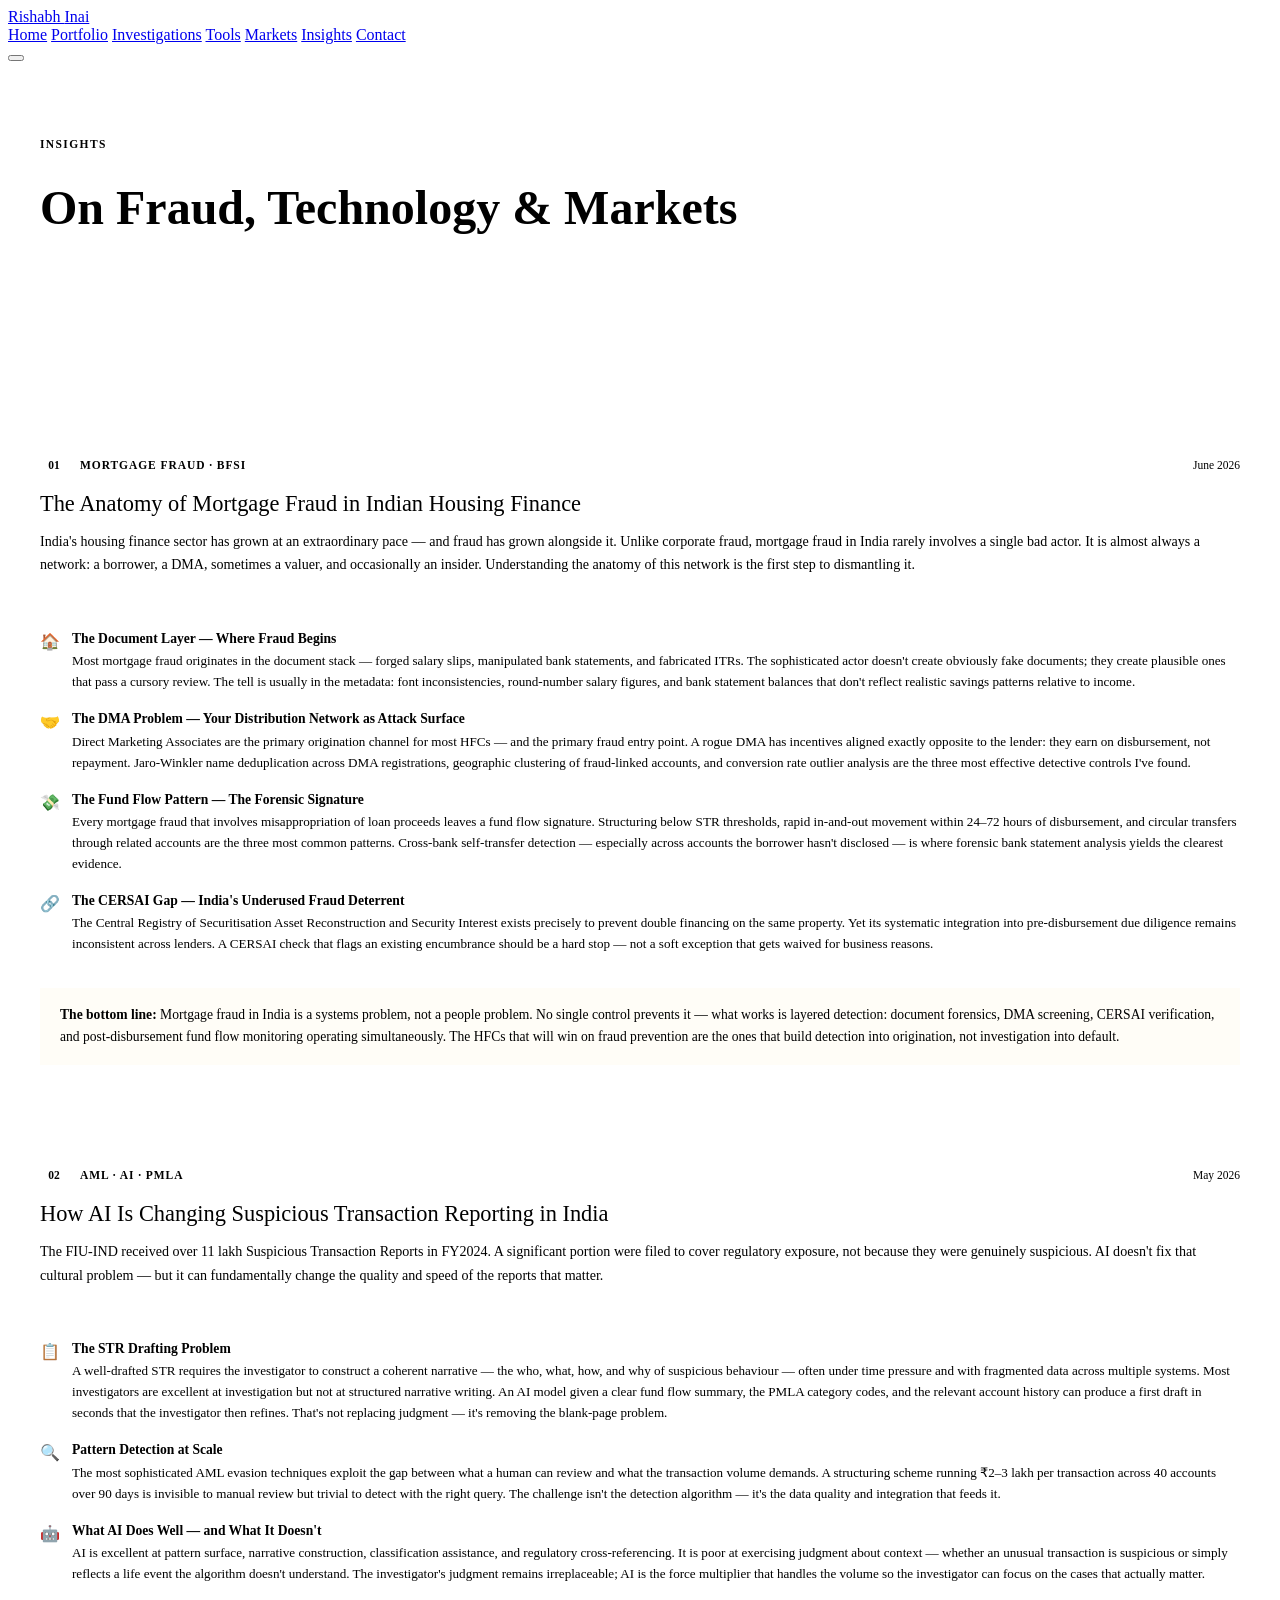
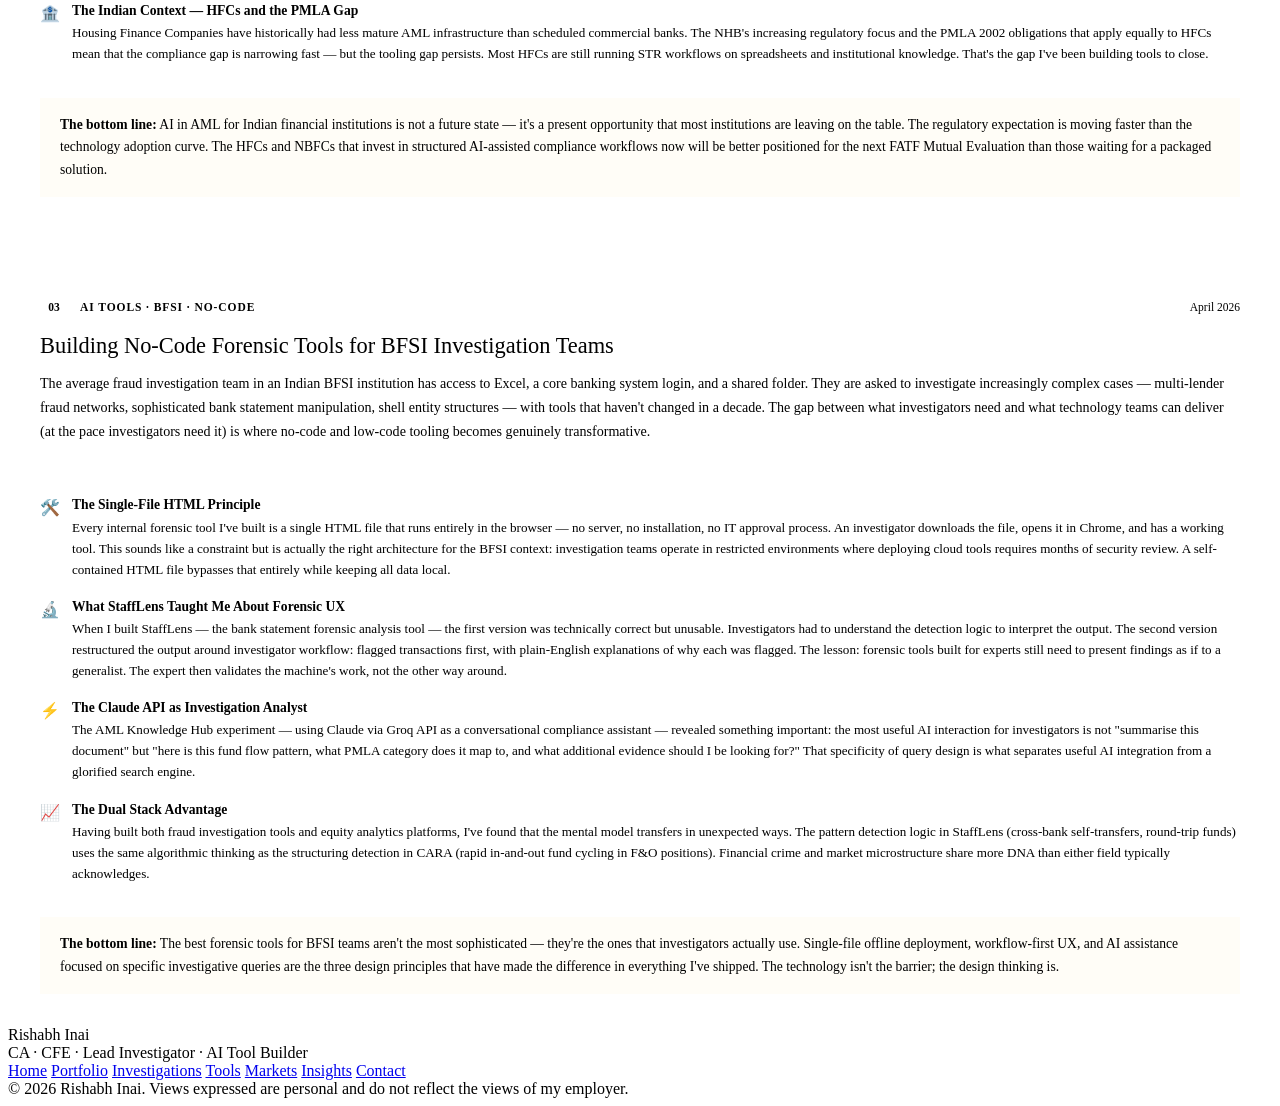
==== blogs.html @ dcda9bcc "Add blogs.html" ====
<!DOCTYPE html>
<html lang="en">
<head>
  <meta charset="UTF-8" />
  <meta name="viewport" content="width=device-width, initial-scale=1.0" />
  <title>Insights — Rishabh Inai</title>
  <meta name="description" content="Thought leadership on fraud investigation, AML compliance, AI-powered forensic tools, and systematic equity trading — by Rishabh Inai, CA, CFE." />
  <link rel="stylesheet" href="style.css" />
  <style>
    .blog-card {
      background: var(--white);
      border: 1px solid var(--line);
      border-radius: var(--r-lg);
      overflow: hidden;
      transition: box-shadow 0.2s;
    }
    .blog-card:hover { box-shadow: 0 6px 24px rgba(15,27,45,0.08); }
    .blog-header {
      padding: 2rem 2rem 0;
    }
    .blog-meta {
      display: flex;
      align-items: center;
      gap: 0.75rem;
      margin-bottom: 0.75rem;
    }
    .blog-num {
      width: 28px; height: 28px;
      background: var(--navy);
      color: var(--white);
      border-radius: 50%;
      display: flex;
      align-items: center;
      justify-content: center;
      font-size: 0.72rem;
      font-weight: 600;
      flex-shrink: 0;
    }
    .blog-cat { font-size: 0.72rem; font-weight: 600; text-transform: uppercase; letter-spacing: 0.08em; color: var(--gold); }
    .blog-title { font-family: var(--display); font-size: 1.4rem; color: var(--navy); line-height: 1.2; margin-bottom: 0.75rem; }
    .blog-intro { font-size: 0.88rem; color: var(--slate); line-height: 1.7; padding: 0 2rem 1.25rem; border-bottom: 1px solid var(--line); }
    .blog-body { padding: 1.5rem 2rem 2rem; }
    .blog-point {
      display: flex;
      gap: 0.75rem;
      padding: 0.6rem 0;
      border-bottom: 1px solid var(--line);
    }
    .blog-point:last-child { border-bottom: none; }
    .bp-icon { font-size: 1rem; flex-shrink: 0; margin-top: 1px; }
    .bp-title { font-size: 0.85rem; font-weight: 600; color: var(--navy); margin-bottom: 0.2rem; }
    .bp-text { font-size: 0.82rem; color: var(--slate2); line-height: 1.6; }
    .blog-conclusion {
      margin-top: 1.5rem;
      padding: 1rem 1.25rem;
      background: #FFFDF7;
      border-left: 3px solid var(--gold);
      border-radius: 0 var(--r-sm) var(--r-sm) 0;
      font-size: 0.85rem;
      color: var(--navy);
      line-height: 1.65;
    }
    .blog-conclusion strong { color: var(--gold); }
  </style>
</head>
<body>

<nav>
  <div class="nav-inner">
    <a class="nav-brand" href="index.html">Rishabh <span>Inai</span></a>
    <div class="nav-links" id="navLinks">
      <a href="index.html">Home</a>
      <a href="portfolio.html">Portfolio</a>
      <a href="investigation.html">Investigations</a>
      <a href="tools.html">Tools</a>
      <a href="markets.html">Markets</a>
      <a href="blogs.html" class="active">Insights</a>
      <a href="contact.html">Contact</a>
    </div>
    <button class="hamburger" id="menuBtn" aria-label="Toggle menu">
      <span></span><span></span><span></span>
    </button>
  </div>
</nav>

<!-- PAGE HEADER -->
<div style="background:var(--navy); padding:4rem 2rem 3rem;">
  <div class="page-wrapper">
    <p style="font-size:0.72rem; font-weight:600; letter-spacing:0.12em; text-transform:uppercase; color:var(--gold); margin-bottom:0.6rem;">Insights</p>
    <h1 style="font-family:var(--display); font-size:clamp(2rem,4vw,3rem); color:var(--white); margin-bottom:0.8rem; line-height:1.1;">On Fraud, Technology & Markets</h1>
    <p style="color:rgba(255,255,255,0.6); font-size:0.95rem; max-width:520px; line-height:1.7;">
      Perspectives at the intersection of financial crime investigation, AI-powered compliance, and systematic equity research — written from 7+ years at the frontlines of BFSI fraud.
    </p>
    <p style="color:rgba(255,255,255,0.35); font-size:0.78rem; margin-top:1rem;">Views expressed are personal and do not reflect the views of my employer.</p>
  </div>
</div>

<section>
  <div class="page-wrapper" style="display:flex; flex-direction:column; gap:2rem;">

    <!-- BLOG 1 -->
    <div class="blog-card">
      <div class="blog-header">
        <div class="blog-meta">
          <div class="blog-num">01</div>
          <span class="blog-cat">Mortgage Fraud · BFSI</span>
          <span style="margin-left:auto; font-size:0.72rem; color:var(--slate2);">June 2026</span>
        </div>
        <div class="blog-title">The Anatomy of Mortgage Fraud in Indian Housing Finance</div>
      </div>
      <div class="blog-intro">
        India's housing finance sector has grown at an extraordinary pace — and fraud has grown alongside it. Unlike corporate fraud, mortgage fraud in India rarely involves a single bad actor. It is almost always a network: a borrower, a DMA, sometimes a valuer, and occasionally an insider. Understanding the anatomy of this network is the first step to dismantling it.
      </div>
      <div class="blog-body">
        <div class="blog-point">
          <span class="bp-icon">🏠</span>
          <div>
            <div class="bp-title">The Document Layer — Where Fraud Begins</div>
            <div class="bp-text">Most mortgage fraud originates in the document stack — forged salary slips, manipulated bank statements, and fabricated ITRs. The sophisticated actor doesn't create obviously fake documents; they create plausible ones that pass a cursory review. The tell is usually in the metadata: font inconsistencies, round-number salary figures, and bank statement balances that don't reflect realistic savings patterns relative to income.</div>
          </div>
        </div>
        <div class="blog-point">
          <span class="bp-icon">🤝</span>
          <div>
            <div class="bp-title">The DMA Problem — Your Distribution Network as Attack Surface</div>
            <div class="bp-text">Direct Marketing Associates are the primary origination channel for most HFCs — and the primary fraud entry point. A rogue DMA has incentives aligned exactly opposite to the lender: they earn on disbursement, not repayment. Jaro-Winkler name deduplication across DMA registrations, geographic clustering of fraud-linked accounts, and conversion rate outlier analysis are the three most effective detective controls I've found.</div>
          </div>
        </div>
        <div class="blog-point">
          <span class="bp-icon">💸</span>
          <div>
            <div class="bp-title">The Fund Flow Pattern — The Forensic Signature</div>
            <div class="bp-text">Every mortgage fraud that involves misappropriation of loan proceeds leaves a fund flow signature. Structuring below STR thresholds, rapid in-and-out movement within 24–72 hours of disbursement, and circular transfers through related accounts are the three most common patterns. Cross-bank self-transfer detection — especially across accounts the borrower hasn't disclosed — is where forensic bank statement analysis yields the clearest evidence.</div>
          </div>
        </div>
        <div class="blog-point">
          <span class="bp-icon">🔗</span>
          <div>
            <div class="bp-title">The CERSAI Gap — India's Underused Fraud Deterrent</div>
            <div class="bp-text">The Central Registry of Securitisation Asset Reconstruction and Security Interest exists precisely to prevent double financing on the same property. Yet its systematic integration into pre-disbursement due diligence remains inconsistent across lenders. A CERSAI check that flags an existing encumbrance should be a hard stop — not a soft exception that gets waived for business reasons.</div>
          </div>
        </div>
        <div class="blog-conclusion">
          <strong>The bottom line:</strong> Mortgage fraud in India is a systems problem, not a people problem. No single control prevents it — what works is layered detection: document forensics, DMA screening, CERSAI verification, and post-disbursement fund flow monitoring operating simultaneously. The HFCs that will win on fraud prevention are the ones that build detection into origination, not investigation into default.
        </div>
      </div>
    </div>

    <!-- BLOG 2 -->
    <div class="blog-card">
      <div class="blog-header">
        <div class="blog-meta">
          <div class="blog-num">02</div>
          <span class="blog-cat">AML · AI · PMLA</span>
          <span style="margin-left:auto; font-size:0.72rem; color:var(--slate2);">May 2026</span>
        </div>
        <div class="blog-title">How AI Is Changing Suspicious Transaction Reporting in India</div>
      </div>
      <div class="blog-intro">
        The FIU-IND received over 11 lakh Suspicious Transaction Reports in FY2024. A significant portion were filed to cover regulatory exposure, not because they were genuinely suspicious. AI doesn't fix that cultural problem — but it can fundamentally change the quality and speed of the reports that matter.
      </div>
      <div class="blog-body">
        <div class="blog-point">
          <span class="bp-icon">📋</span>
          <div>
            <div class="bp-title">The STR Drafting Problem</div>
            <div class="bp-text">A well-drafted STR requires the investigator to construct a coherent narrative — the who, what, how, and why of suspicious behaviour — often under time pressure and with fragmented data across multiple systems. Most investigators are excellent at investigation but not at structured narrative writing. An AI model given a clear fund flow summary, the PMLA category codes, and the relevant account history can produce a first draft in seconds that the investigator then refines. That's not replacing judgment — it's removing the blank-page problem.</div>
          </div>
        </div>
        <div class="blog-point">
          <span class="bp-icon">🔍</span>
          <div>
            <div class="bp-title">Pattern Detection at Scale</div>
            <div class="bp-text">The most sophisticated AML evasion techniques exploit the gap between what a human can review and what the transaction volume demands. A structuring scheme running ₹2–3 lakh per transaction across 40 accounts over 90 days is invisible to manual review but trivial to detect with the right query. The challenge isn't the detection algorithm — it's the data quality and integration that feeds it.</div>
          </div>
        </div>
        <div class="blog-point">
          <span class="bp-icon">🤖</span>
          <div>
            <div class="bp-title">What AI Does Well — and What It Doesn't</div>
            <div class="bp-text">AI is excellent at pattern surface, narrative construction, classification assistance, and regulatory cross-referencing. It is poor at exercising judgment about context — whether an unusual transaction is suspicious or simply reflects a life event the algorithm doesn't understand. The investigator's judgment remains irreplaceable; AI is the force multiplier that handles the volume so the investigator can focus on the cases that actually matter.</div>
          </div>
        </div>
        <div class="blog-point">
          <span class="bp-icon">🏦</span>
          <div>
            <div class="bp-title">The Indian Context — HFCs and the PMLA Gap</div>
            <div class="bp-text">Housing Finance Companies have historically had less mature AML infrastructure than scheduled commercial banks. The NHB's increasing regulatory focus and the PMLA 2002 obligations that apply equally to HFCs mean that the compliance gap is narrowing fast — but the tooling gap persists. Most HFCs are still running STR workflows on spreadsheets and institutional knowledge. That's the gap I've been building tools to close.</div>
          </div>
        </div>
        <div class="blog-conclusion">
          <strong>The bottom line:</strong> AI in AML for Indian financial institutions is not a future state — it's a present opportunity that most institutions are leaving on the table. The regulatory expectation is moving faster than the technology adoption curve. The HFCs and NBFCs that invest in structured AI-assisted compliance workflows now will be better positioned for the next FATF Mutual Evaluation than those waiting for a packaged solution.
        </div>
      </div>
    </div>

    <!-- BLOG 3 -->
    <div class="blog-card">
      <div class="blog-header">
        <div class="blog-meta">
          <div class="blog-num">03</div>
          <span class="blog-cat">AI Tools · BFSI · No-Code</span>
          <span style="margin-left:auto; font-size:0.72rem; color:var(--slate2);">April 2026</span>
        </div>
        <div class="blog-title">Building No-Code Forensic Tools for BFSI Investigation Teams</div>
      </div>
      <div class="blog-intro">
        The average fraud investigation team in an Indian BFSI institution has access to Excel, a core banking system login, and a shared folder. They are asked to investigate increasingly complex cases — multi-lender fraud networks, sophisticated bank statement manipulation, shell entity structures — with tools that haven't changed in a decade. The gap between what investigators need and what technology teams can deliver (at the pace investigators need it) is where no-code and low-code tooling becomes genuinely transformative.
      </div>
      <div class="blog-body">
        <div class="blog-point">
          <span class="bp-icon">🛠️</span>
          <div>
            <div class="bp-title">The Single-File HTML Principle</div>
            <div class="bp-text">Every internal forensic tool I've built is a single HTML file that runs entirely in the browser — no server, no installation, no IT approval process. An investigator downloads the file, opens it in Chrome, and has a working tool. This sounds like a constraint but is actually the right architecture for the BFSI context: investigation teams operate in restricted environments where deploying cloud tools requires months of security review. A self-contained HTML file bypasses that entirely while keeping all data local.</div>
          </div>
        </div>
        <div class="blog-point">
          <span class="bp-icon">🔬</span>
          <div>
            <div class="bp-title">What StaffLens Taught Me About Forensic UX</div>
            <div class="bp-text">When I built StaffLens — the bank statement forensic analysis tool — the first version was technically correct but unusable. Investigators had to understand the detection logic to interpret the output. The second version restructured the output around investigator workflow: flagged transactions first, with plain-English explanations of why each was flagged. The lesson: forensic tools built for experts still need to present findings as if to a generalist. The expert then validates the machine's work, not the other way around.</div>
          </div>
        </div>
        <div class="blog-point">
          <span class="bp-icon">⚡</span>
          <div>
            <div class="bp-title">The Claude API as Investigation Analyst</div>
            <div class="bp-text">The AML Knowledge Hub experiment — using Claude via Groq API as a conversational compliance assistant — revealed something important: the most useful AI interaction for investigators is not "summarise this document" but "here is this fund flow pattern, what PMLA category does it map to, and what additional evidence should I be looking for?" That specificity of query design is what separates useful AI integration from a glorified search engine.</div>
          </div>
        </div>
        <div class="blog-point">
          <span class="bp-icon">📈</span>
          <div>
            <div class="bp-title">The Dual Stack Advantage</div>
            <div class="bp-text">Having built both fraud investigation tools and equity analytics platforms, I've found that the mental model transfers in unexpected ways. The pattern detection logic in StaffLens (cross-bank self-transfers, round-trip funds) uses the same algorithmic thinking as the structuring detection in CARA (rapid in-and-out fund cycling in F&O positions). Financial crime and market microstructure share more DNA than either field typically acknowledges.</div>
          </div>
        </div>
        <div class="blog-conclusion">
          <strong>The bottom line:</strong> The best forensic tools for BFSI teams aren't the most sophisticated — they're the ones that investigators actually use. Single-file offline deployment, workflow-first UX, and AI assistance focused on specific investigative queries are the three design principles that have made the difference in everything I've shipped. The technology isn't the barrier; the design thinking is.
        </div>
      </div>
    </div>

  </div>
</section>

<footer>
  <div class="footer-inner">
    <div>
      <div class="footer-brand">Rishabh Inai</div>
      <div class="footer-tagline">CA · CFE · Lead Investigator · AI Tool Builder</div>
    </div>
    <div class="footer-links">
      <a href="index.html">Home</a>
      <a href="portfolio.html">Portfolio</a>
      <a href="investigation.html">Investigations</a>
      <a href="tools.html">Tools</a>
      <a href="markets.html">Markets</a>
      <a href="blogs.html">Insights</a>
      <a href="contact.html">Contact</a>
    </div>
  </div>
  <div class="footer-inner" style="padding-top:0;">
    <div class="footer-copy">
      © 2026 Rishabh Inai. Views expressed are personal and do not reflect the views of my employer.
    </div>
  </div>
</footer>

<script>
  document.getElementById('menuBtn').addEventListener('click', () => {
    document.getElementById('navLinks').classList.toggle('open');
  });
</script>
</body>
</html>
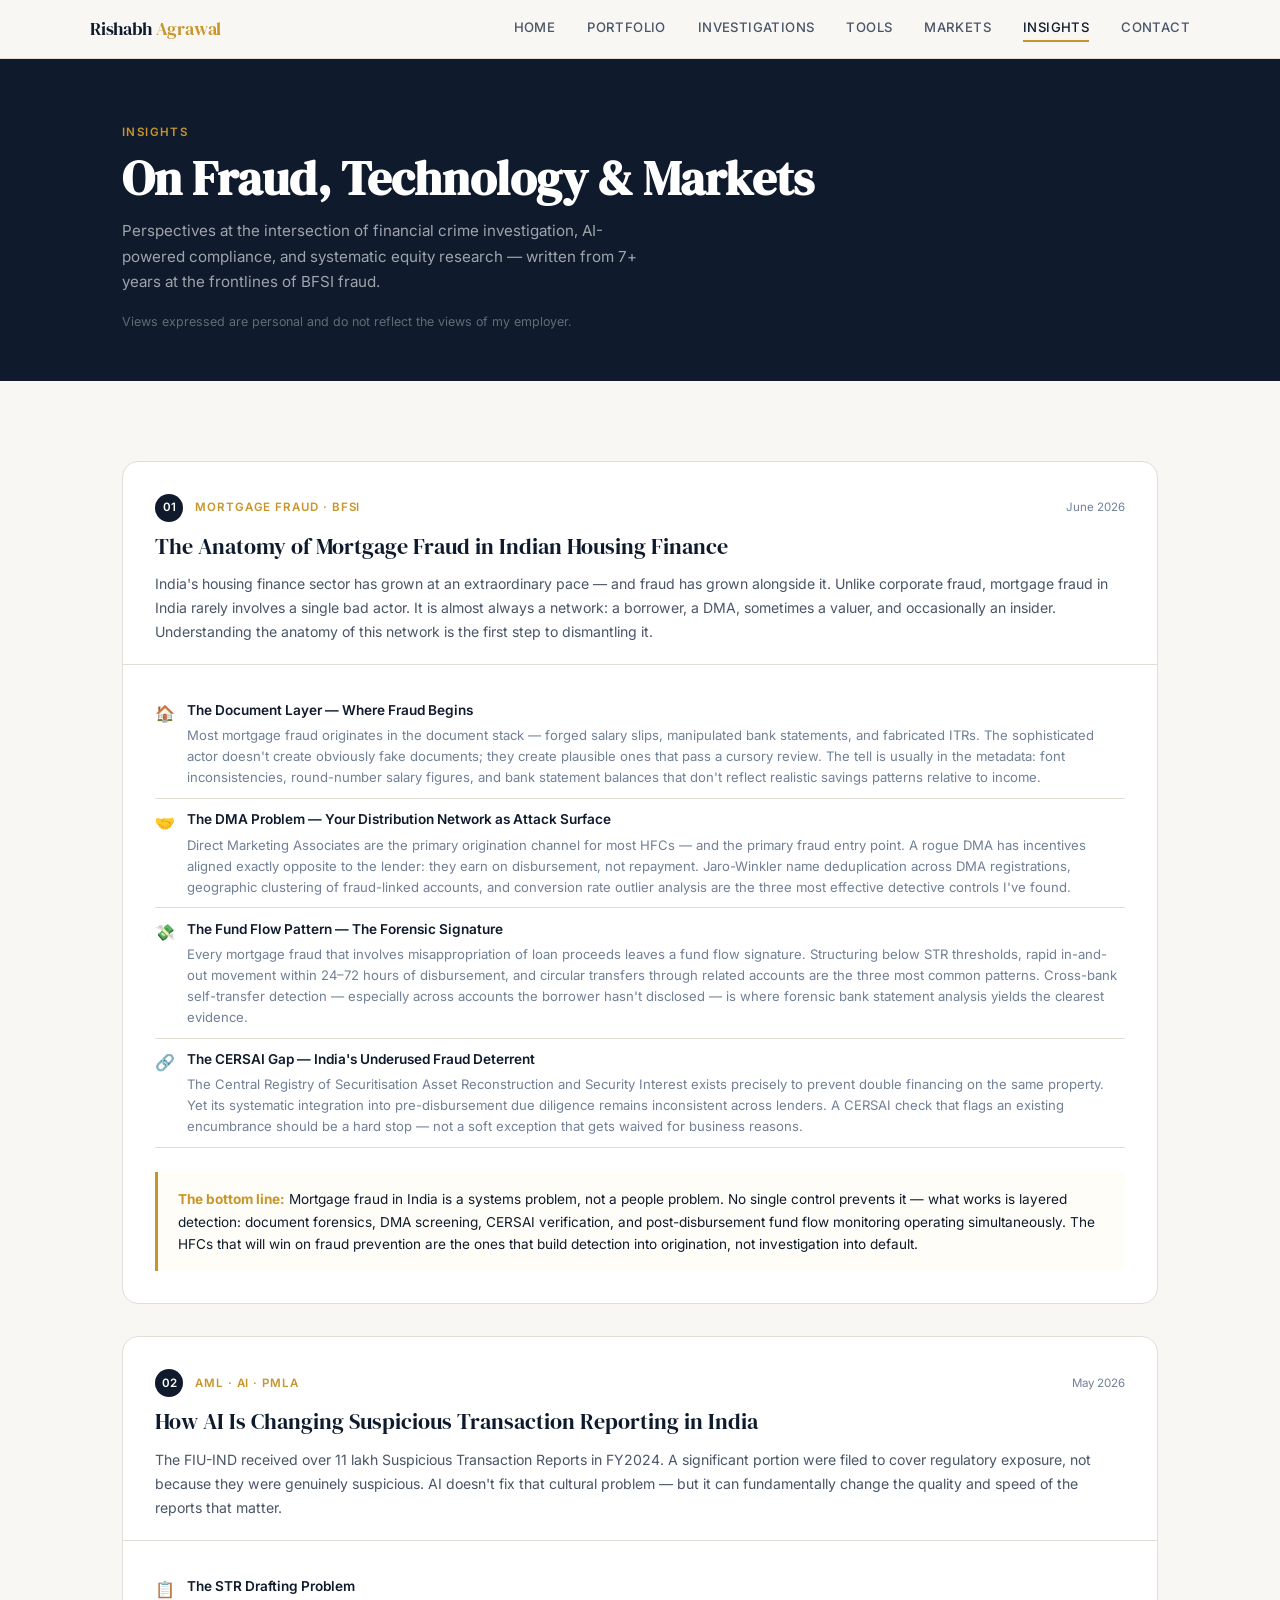
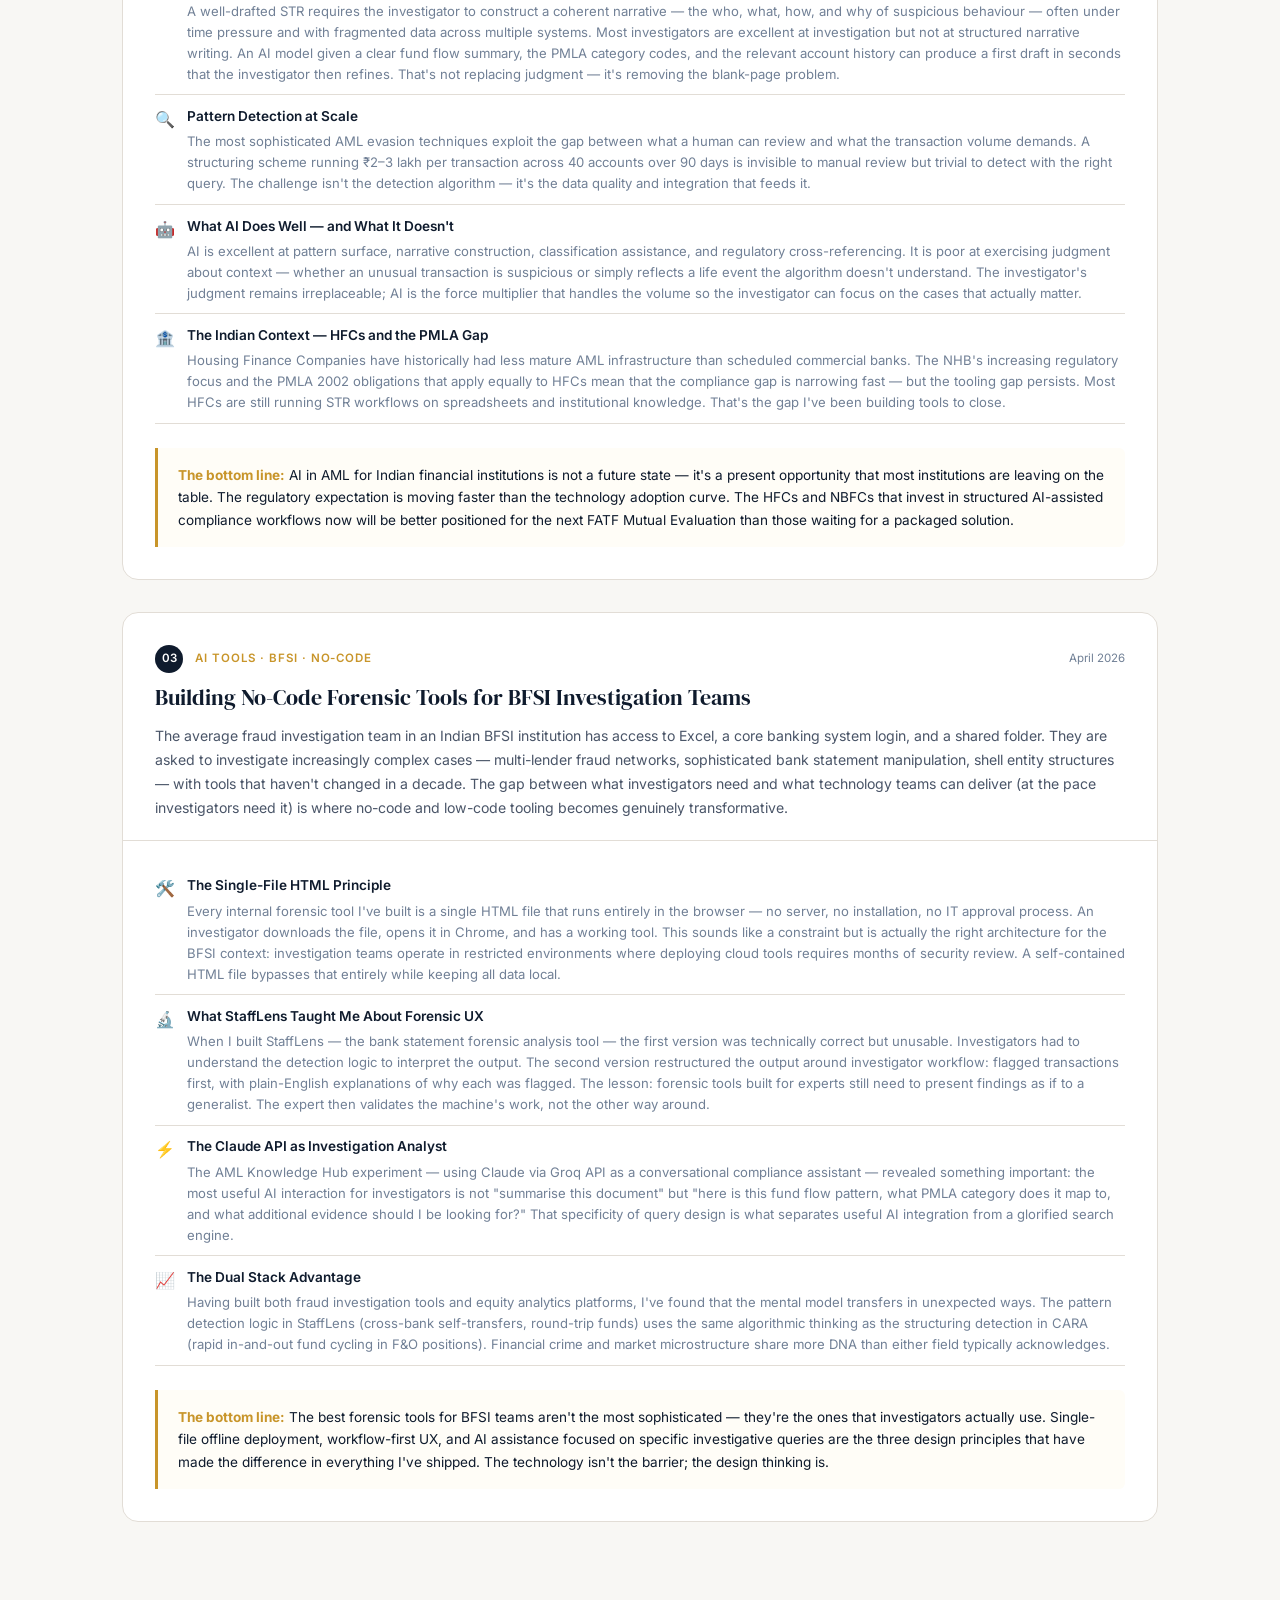
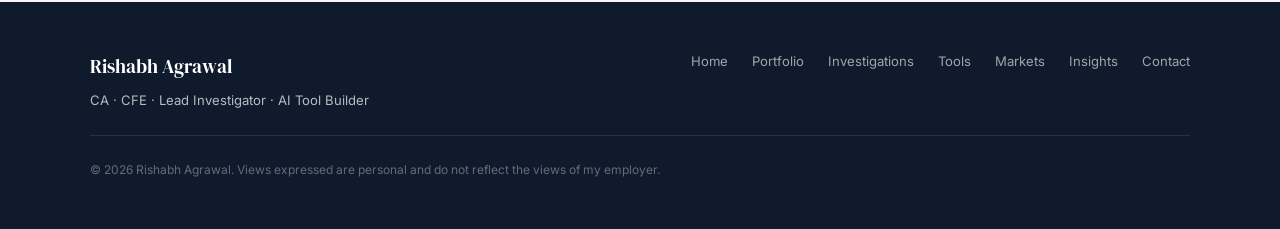
==== commit d7cf249e: "Update site content: rebrand to Rishabh Agrawal, CFE certified, add IPO Share tool, anonymize employ" ====
--- a/blogs.html
+++ b/blogs.html
@@ -3,8 +3,8 @@
 <head>
   <meta charset="UTF-8" />
   <meta name="viewport" content="width=device-width, initial-scale=1.0" />
-  <title>Insights — Rishabh Inai</title>
-  <meta name="description" content="Thought leadership on fraud investigation, AML compliance, AI-powered forensic tools, and systematic equity trading — by Rishabh Inai, CA, CFE." />
+  <title>Insights — Rishabh Agrawal</title>
+  <meta name="description" content="Thought leadership on fraud investigation, AML compliance, AI-powered forensic tools, and systematic equity trading — by Rishabh Agrawal, CA, CFE." />
   <link rel="stylesheet" href="style.css" />
   <style>
     .blog-card {
@@ -67,7 +67,7 @@
 
 <nav>
   <div class="nav-inner">
-    <a class="nav-brand" href="index.html">Rishabh <span>Inai</span></a>
+    <a class="nav-brand" href="index.html">Rishabh <span>Agrawal</span></a>
     <div class="nav-links" id="navLinks">
       <a href="index.html">Home</a>
       <a href="portfolio.html">Portfolio</a>
@@ -248,7 +248,7 @@
 <footer>
   <div class="footer-inner">
     <div>
-      <div class="footer-brand">Rishabh Inai</div>
+      <div class="footer-brand">Rishabh Agrawal</div>
       <div class="footer-tagline">CA · CFE · Lead Investigator · AI Tool Builder</div>
     </div>
     <div class="footer-links">
@@ -263,7 +263,7 @@
   </div>
   <div class="footer-inner" style="padding-top:0;">
     <div class="footer-copy">
-      © 2026 Rishabh Inai. Views expressed are personal and do not reflect the views of my employer.
+      © 2026 Rishabh Agrawal. Views expressed are personal and do not reflect the views of my employer.
     </div>
   </div>
 </footer>
--- a/style.css
+++ b/style.css
@@ -0,0 +1,440 @@
+/* ── RISHABH INAI · SITE STYLESHEET ── */
+
+@import url('https://fonts.googleapis.com/css2?family=DM+Serif+Display:ital@0;1&family=Inter:wght@300;400;500;600&display=swap');
+
+/* ── TOKENS ── */
+:root {
+  --navy:   #0F1B2D;
+  --navy2:  #1A2E48;
+  --gold:   #C8952A;
+  --gold-lt:#F0D9A8;
+  --canvas: #F8F7F4;
+  --white:  #FFFFFF;
+  --slate:  #4A5568;
+  --slate2: #718096;
+  --line:   #E2DDD6;
+  --line2:  #CBD5E0;
+  --tag-bg: #EDF2F7;
+  --tag-txt:#2D3748;
+
+  --display: 'DM Serif Display', Georgia, serif;
+  --body:    'Inter', -apple-system, sans-serif;
+
+  --r-sm: 6px;
+  --r-md: 10px;
+  --r-lg: 16px;
+}
+
+/* ── RESET ── */
+*, *::before, *::after { box-sizing: border-box; margin: 0; padding: 0; }
+html { scroll-behavior: smooth; }
+body {
+  font-family: var(--body);
+  background: var(--canvas);
+  color: var(--navy);
+  font-size: 16px;
+  line-height: 1.7;
+  -webkit-font-smoothing: antialiased;
+}
+img { max-width: 100%; display: block; }
+a { color: inherit; text-decoration: none; }
+ul, ol { list-style: none; }
+
+/* ── NAV ── */
+nav {
+  position: sticky;
+  top: 0;
+  z-index: 100;
+  background: rgba(248,247,244,0.95);
+  backdrop-filter: blur(8px);
+  border-bottom: 1px solid var(--line);
+  padding: 0 2rem;
+}
+.nav-inner {
+  max-width: 1100px;
+  margin: 0 auto;
+  display: flex;
+  align-items: center;
+  justify-content: space-between;
+  height: 58px;
+}
+.nav-brand {
+  font-family: var(--display);
+  font-size: 1.15rem;
+  color: var(--navy);
+  letter-spacing: -0.01em;
+}
+.nav-brand span { color: var(--gold); }
+.nav-links {
+  display: flex;
+  gap: 2rem;
+}
+.nav-links a {
+  font-size: 0.82rem;
+  font-weight: 500;
+  color: var(--slate);
+  letter-spacing: 0.03em;
+  text-transform: uppercase;
+  transition: color 0.18s;
+}
+.nav-links a:hover, .nav-links a.active { color: var(--navy); }
+.nav-links a.active {
+  border-bottom: 2px solid var(--gold);
+  padding-bottom: 2px;
+}
+.hamburger { display: none; background: none; border: none; cursor: pointer; padding: 4px; }
+.hamburger span {
+  display: block; width: 22px; height: 2px;
+  background: var(--navy); margin: 5px 0;
+  transition: all 0.2s;
+}
+
+/* ── PAGE WRAPPER ── */
+.page-wrapper { max-width: 1100px; margin: 0 auto; padding: 0 2rem; }
+
+/* ── SECTION SPACING ── */
+section { padding: 5rem 0; }
+.section-eyebrow {
+  font-size: 0.72rem;
+  font-weight: 600;
+  letter-spacing: 0.12em;
+  text-transform: uppercase;
+  color: var(--gold);
+  margin-bottom: 0.6rem;
+}
+.section-title {
+  font-family: var(--display);
+  font-size: clamp(1.6rem, 3vw, 2.2rem);
+  color: var(--navy);
+  line-height: 1.2;
+  margin-bottom: 0.8rem;
+}
+.section-sub {
+  font-size: 0.95rem;
+  color: var(--slate);
+  max-width: 560px;
+  line-height: 1.7;
+}
+.divider {
+  border: none;
+  border-top: 1px solid var(--line);
+  margin: 0;
+}
+
+/* ── TAGS / BADGES ── */
+.tag {
+  display: inline-block;
+  padding: 3px 10px;
+  border-radius: 4px;
+  background: var(--tag-bg);
+  color: var(--tag-txt);
+  font-size: 0.72rem;
+  font-weight: 500;
+  letter-spacing: 0.02em;
+}
+.tag-gold {
+  background: #FEF3DC;
+  color: #92620A;
+}
+.tag-navy {
+  background: #E8EDF5;
+  color: var(--navy2);
+}
+.tag-wrap { display: flex; flex-wrap: wrap; gap: 6px; }
+
+/* ── CARDS ── */
+.card {
+  background: var(--white);
+  border: 1px solid var(--line);
+  border-radius: var(--r-lg);
+  padding: 1.5rem;
+  transition: box-shadow 0.2s, border-color 0.2s;
+}
+.card:hover {
+  box-shadow: 0 4px 20px rgba(15,27,45,0.07);
+  border-color: var(--line2);
+}
+.card-gold {
+  border-left: 3px solid var(--gold);
+  border-radius: 0 var(--r-lg) var(--r-lg) 0;
+}
+
+/* ── STAT GRID ── */
+.stats-grid {
+  display: grid;
+  grid-template-columns: repeat(auto-fit, minmax(130px, 1fr));
+  gap: 1.5rem;
+  margin: 3rem 0;
+}
+.stat-item { text-align: center; }
+.stat-num {
+  font-family: var(--display);
+  font-size: 2.4rem;
+  color: var(--navy);
+  line-height: 1;
+}
+.stat-num span { color: var(--gold); }
+.stat-label {
+  font-size: 0.75rem;
+  color: var(--slate2);
+  font-weight: 500;
+  letter-spacing: 0.04em;
+  text-transform: uppercase;
+  margin-top: 0.3rem;
+}
+
+/* ── GRID LAYOUTS ── */
+.grid-2 { display: grid; grid-template-columns: repeat(auto-fit, minmax(300px, 1fr)); gap: 1.25rem; }
+.grid-3 { display: grid; grid-template-columns: repeat(auto-fit, minmax(240px, 1fr)); gap: 1.25rem; }
+.grid-4 { display: grid; grid-template-columns: repeat(auto-fit, minmax(200px, 1fr)); gap: 1rem; }
+
+/* ── SKILL BARS ── */
+.skill-row { margin-bottom: 1.1rem; }
+.skill-top { display: flex; justify-content: space-between; margin-bottom: 5px; }
+.skill-name { font-size: 0.85rem; font-weight: 500; color: var(--navy); }
+.skill-pct { font-size: 0.78rem; color: var(--slate2); }
+.skill-track {
+  height: 5px;
+  background: var(--line);
+  border-radius: 3px;
+  overflow: hidden;
+}
+.skill-fill {
+  height: 100%;
+  background: linear-gradient(90deg, var(--gold) 0%, var(--navy2) 100%);
+  border-radius: 3px;
+  width: 0;
+  transition: width 1.2s cubic-bezier(0.4,0,0.2,1);
+}
+
+/* ── TIMELINE ── */
+.timeline { position: relative; padding-left: 2rem; }
+.timeline::before {
+  content: '';
+  position: absolute;
+  left: 0;
+  top: 8px;
+  bottom: 8px;
+  width: 1px;
+  background: var(--line2);
+}
+.tl-item { position: relative; margin-bottom: 2.5rem; }
+.tl-item::before {
+  content: '';
+  position: absolute;
+  left: -2.35rem;
+  top: 7px;
+  width: 9px;
+  height: 9px;
+  border-radius: 50%;
+  background: var(--gold);
+  border: 2px solid var(--canvas);
+  box-shadow: 0 0 0 1px var(--gold);
+}
+.tl-year {
+  font-size: 0.72rem;
+  font-weight: 600;
+  color: var(--gold);
+  letter-spacing: 0.08em;
+  text-transform: uppercase;
+  margin-bottom: 0.2rem;
+}
+.tl-role {
+  font-size: 1rem;
+  font-weight: 600;
+  color: var(--navy);
+  margin-bottom: 0.15rem;
+}
+.tl-org {
+  font-size: 0.85rem;
+  color: var(--slate);
+  margin-bottom: 0.5rem;
+}
+.tl-desc {
+  font-size: 0.85rem;
+  color: var(--slate2);
+  line-height: 1.65;
+  margin-bottom: 0.6rem;
+}
+
+/* ── CRED TABS ── */
+.cred-tabs { display: flex; gap: 0.5rem; flex-wrap: wrap; margin-bottom: 1.5rem; }
+.cred-tab {
+  padding: 6px 16px;
+  border-radius: 20px;
+  font-size: 0.78rem;
+  font-weight: 500;
+  cursor: pointer;
+  border: 1px solid var(--line2);
+  background: transparent;
+  color: var(--slate);
+  transition: all 0.15s;
+}
+.cred-tab.active, .cred-tab:hover {
+  background: var(--navy);
+  color: var(--white);
+  border-color: var(--navy);
+}
+.cred-panel { display: none; }
+.cred-panel.active { display: grid; grid-template-columns: repeat(auto-fit, minmax(240px, 1fr)); gap: 1rem; }
+.cred-card {
+  background: var(--white);
+  border: 1px solid var(--line);
+  border-radius: var(--r-md);
+  padding: 1.1rem 1.2rem;
+  display: flex;
+  align-items: flex-start;
+  gap: 1rem;
+}
+.cred-badge {
+  width: 42px;
+  height: 42px;
+  border-radius: var(--r-sm);
+  background: var(--navy);
+  color: var(--white);
+  display: flex;
+  align-items: center;
+  justify-content: center;
+  font-size: 0.65rem;
+  font-weight: 700;
+  letter-spacing: 0.04em;
+  text-align: center;
+  flex-shrink: 0;
+  line-height: 1.2;
+}
+.cred-badge.gold { background: var(--gold); }
+.cred-info {}
+.cred-name { font-size: 0.9rem; font-weight: 600; color: var(--navy); line-height: 1.2; }
+.cred-body { font-size: 0.78rem; color: var(--slate); margin-top: 2px; }
+.cred-year { font-size: 0.72rem; color: var(--gold); font-weight: 500; margin-top: 4px; }
+
+/* ── FOOTER ── */
+footer {
+  background: var(--navy);
+  color: rgba(255,255,255,0.7);
+  padding: 3rem 2rem;
+}
+.footer-inner {
+  max-width: 1100px;
+  margin: 0 auto;
+  display: flex;
+  justify-content: space-between;
+  align-items: flex-start;
+  flex-wrap: wrap;
+  gap: 2rem;
+}
+.footer-brand {
+  font-family: var(--display);
+  font-size: 1.2rem;
+  color: var(--white);
+  margin-bottom: 0.4rem;
+}
+.footer-tagline { font-size: 0.82rem; }
+.footer-links { display: flex; gap: 1.5rem; flex-wrap: wrap; }
+.footer-links a {
+  font-size: 0.82rem;
+  color: rgba(255,255,255,0.6);
+  transition: color 0.15s;
+}
+.footer-links a:hover { color: var(--gold); }
+.footer-copy {
+  width: 100%;
+  font-size: 0.75rem;
+  color: rgba(255,255,255,0.35);
+  border-top: 1px solid rgba(255,255,255,0.1);
+  padding-top: 1.5rem;
+  margin-top: 1.5rem;
+}
+
+/* ── BUTTONS ── */
+.btn {
+  display: inline-flex;
+  align-items: center;
+  gap: 6px;
+  padding: 10px 22px;
+  border-radius: var(--r-sm);
+  font-size: 0.85rem;
+  font-weight: 500;
+  cursor: pointer;
+  transition: all 0.18s;
+  border: 1.5px solid transparent;
+}
+.btn-primary {
+  background: var(--navy);
+  color: var(--white);
+}
+.btn-primary:hover { background: var(--navy2); }
+.btn-outline {
+  background: transparent;
+  color: var(--navy);
+  border-color: var(--navy);
+}
+.btn-outline:hover { background: var(--navy); color: var(--white); }
+.btn-gold {
+  background: var(--gold);
+  color: var(--white);
+}
+.btn-gold:hover { background: #b07e20; }
+
+/* ── LIVE BADGE ── */
+.live-badge {
+  display: inline-flex;
+  align-items: center;
+  gap: 5px;
+  font-size: 0.7rem;
+  font-weight: 600;
+  color: #2F855A;
+  background: #F0FFF4;
+  border: 1px solid #9AE6B4;
+  padding: 2px 8px;
+  border-radius: 20px;
+  letter-spacing: 0.04em;
+  text-transform: uppercase;
+}
+.live-dot {
+  width: 6px; height: 6px;
+  border-radius: 50%;
+  background: #38A169;
+  animation: pulse 2s infinite;
+}
+@keyframes pulse {
+  0%, 100% { opacity: 1; }
+  50% { opacity: 0.4; }
+}
+
+/* ── QUOTE BLOCK ── */
+.quote-block {
+  border-left: 3px solid var(--gold);
+  padding: 1rem 1.5rem;
+  margin: 2rem 0;
+  background: #FFFDF7;
+  border-radius: 0 var(--r-md) var(--r-md) 0;
+}
+.quote-block p {
+  font-family: var(--display);
+  font-style: italic;
+  font-size: 1.05rem;
+  color: var(--navy);
+  line-height: 1.6;
+}
+
+/* ── RESPONSIVE ── */
+@media (max-width: 768px) {
+  .nav-links { display: none; flex-direction: column; gap: 1rem; }
+  .nav-links.open {
+    display: flex;
+    position: absolute;
+    top: 58px; left: 0; right: 0;
+    background: var(--canvas);
+    border-bottom: 1px solid var(--line);
+    padding: 1.5rem 2rem;
+  }
+  .hamburger { display: block; }
+  section { padding: 3rem 0; }
+  .page-wrapper { padding: 0 1.25rem; }
+  footer { padding: 2.5rem 1.25rem; }
+}
+
+@media (prefers-reduced-motion: reduce) {
+  *, .skill-fill { transition: none !important; animation: none !important; }
+}
